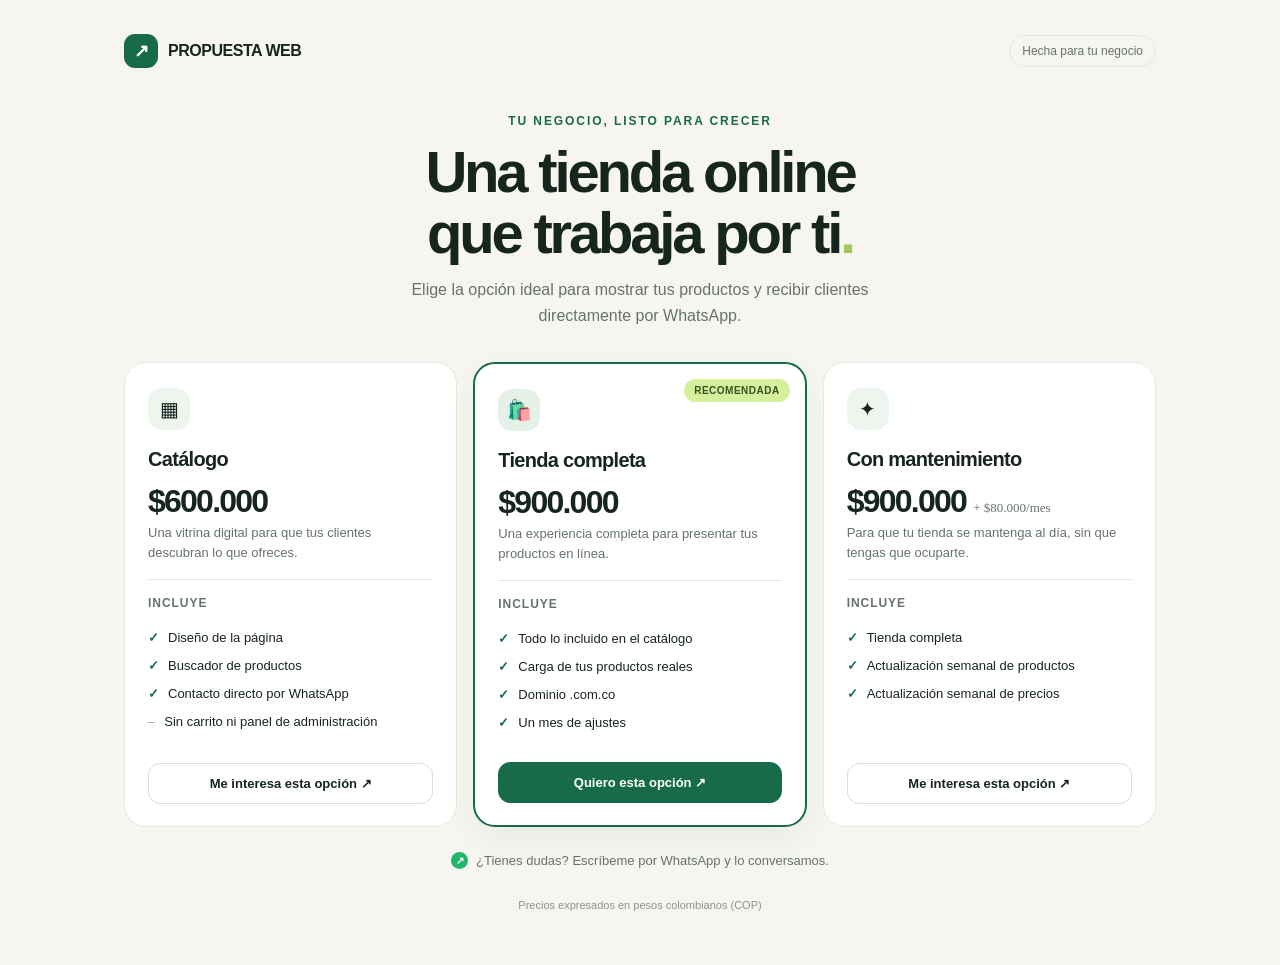
==== index.html @ 1c11523b "Add interactive website quotation page" ====
<!doctype html>
<html lang="es">
<head>
<meta charset="utf-8"><meta name="viewport" content="width=device-width,initial-scale=1">
<meta name="theme-color" content="#f7f5f0">
<title>Tu tienda online · Cotización</title>
<style>
:root{--ink:#17251f;--muted:#66736d;--green:#176b4b;--lime:#d5ef9c;--paper:#f7f5f0;--white:#fff;--line:#e8e7df}
*{box-sizing:border-box}body{margin:0;background:var(--paper);color:var(--ink);font-family:'DM Sans',sans-serif} .wrap{max-width:1080px;margin:auto;padding:34px 24px 54px}
.top{display:flex;justify-content:space-between;align-items:center;margin-bottom:46px}.brand{display:flex;align-items:center;gap:10px;font-weight:700;letter-spacing:-.03em}.mark{width:34px;height:34px;border-radius:11px;background:var(--green);color:white;display:grid;place-items:center;font-size:18px}.label{font-size:12px;color:var(--muted);border:1px solid var(--line);padding:8px 12px;border-radius:30px}
.hero{max-width:690px;margin:0 auto 34px;text-align:center}.eyebrow{font-size:12px;text-transform:uppercase;letter-spacing:.16em;color:var(--green);font-weight:700}.hero h1{font:800 clamp(34px,6vw,58px)/1.06 Manrope,sans-serif;letter-spacing:-.055em;margin:13px 0}.hero p{font-size:16px;line-height:1.6;color:var(--muted);margin:0 auto;max-width:510px}
.grid{display:grid;grid-template-columns:repeat(3,1fr);gap:16px;align-items:stretch}.card{background:var(--white);border:1px solid var(--line);border-radius:22px;padding:25px 23px 22px;position:relative;display:flex;flex-direction:column;min-height:382px;transition:transform .2s,box-shadow .2s}.card:hover{transform:translateY(-4px);box-shadow:0 16px 36px #17251f12}.card.featured{border:2px solid var(--green);box-shadow:0 12px 30px #176b4b12}.badge{position:absolute;right:15px;top:15px;background:var(--lime);color:#355321;border-radius:20px;padding:6px 10px;font-size:10px;font-weight:700;text-transform:uppercase;letter-spacing:.05em}.icon{width:42px;height:42px;border-radius:14px;background:#eef4ee;display:grid;place-items:center;font-size:20px}.featured .icon{background:#e5f1e8}.card h2{font:700 20px Manrope,sans-serif;letter-spacing:-.035em;margin:18px 0 5px}.price{font:800 32px Manrope,sans-serif;letter-spacing:-.055em;margin:7px 0 3px}.price small{font:500 13px 'DM Sans';letter-spacing:0;color:var(--muted)}.desc{color:var(--muted);font-size:13px;line-height:1.5;min-height:40px}.rule{height:1px;background:var(--line);margin:16px 0}.includes{font-size:12px;text-transform:uppercase;letter-spacing:.08em;color:var(--muted);font-weight:700;margin-bottom:10px}.list{list-style:none;padding:0;margin:0 0 20px}.list li{font-size:13px;line-height:1.45;margin:9px 0;display:flex;gap:9px}.check{color:var(--green);font-weight:800}.cross{color:#a0a7a2}.btn{margin-top:auto;width:100%;text-decoration:none;text-align:center;border:1px solid #d9dfda;border-radius:12px;padding:12px 10px;color:var(--ink);font-size:13px;font-weight:700;transition:.18s}.btn:hover{background:#f3f7f1;border-color:var(--green)}.featured .btn{background:var(--green);color:white;border-color:var(--green)}.featured .btn:hover{background:#105a3e}
.foot{display:flex;justify-content:center;align-items:center;gap:8px;margin-top:25px;color:var(--muted);font-size:13px}.wa{width:17px;height:17px;border-radius:50%;background:#20b76c;color:white;display:grid;place-items:center;font-size:10px;font-weight:800}.note{text-align:center;color:#8b928d;font-size:11px;margin-top:30px}.spark{color:#a1c85c}
@media(max-width:760px){.wrap{padding:22px 17px 36px}.top{margin-bottom:35px}.grid{grid-template-columns:1fr;max-width:440px;margin:auto;gap:13px}.card{min-height:unset;padding:22px}.hero{margin-bottom:26px}.hero p{font-size:14px}.desc{min-height:unset}.list{margin-bottom:17px}.card.featured{order:-1}}
@media print{body{background:white}.wrap{padding:18px}.card{box-shadow:none!important;transform:none!important}.btn{color:var(--green)}}
</style>
</head>
<body>
<main class="wrap">
  <header class="top"><div class="brand"><span class="mark">↗</span><span>PROPUESTA WEB</span></div><span class="label">Hecha para tu negocio</span></header>
  <section class="hero"><div class="eyebrow">Tu negocio, listo para crecer</div><h1>Una tienda online<br>que trabaja por ti<span class="spark">.</span></h1><p>Elige la opción ideal para mostrar tus productos y recibir clientes directamente por WhatsApp.</p></section>
  <section class="grid" aria-label="Opciones de cotización">
    <article class="card"><div class="icon">▦</div><h2>Catálogo</h2><div class="price">$600.000</div><div class="desc">Una vitrina digital para que tus clientes descubran lo que ofreces.</div><div class="rule"></div><div class="includes">Incluye</div><ul class="list"><li><span class="check">✓</span> Diseño de la página</li><li><span class="check">✓</span> Buscador de productos</li><li><span class="check">✓</span> Contacto directo por WhatsApp</li><li><span class="cross">–</span> Sin carrito ni panel de administración</li></ul><a class="btn" href="https://wa.me/573105685314?text=Hola%2C%20me%20interesa%20la%20opci%C3%B3n%20Cat%C3%A1logo%20de%20la%20cotizaci%C3%B3n." target="_blank" rel="noopener">Me interesa esta opción ↗</a></article>
    <article class="card featured"><span class="badge">Recomendada</span><div class="icon">🛍️</div><h2>Tienda completa</h2><div class="price">$900.000</div><div class="desc">Una experiencia completa para presentar tus productos en línea.</div><div class="rule"></div><div class="includes">Incluye</div><ul class="list"><li><span class="check">✓</span> Todo lo incluido en el catálogo</li><li><span class="check">✓</span> Carga de tus productos reales</li><li><span class="check">✓</span> Dominio .com.co</li><li><span class="check">✓</span> Un mes de ajustes</li></ul><a class="btn" href="https://wa.me/573105685314?text=Hola%2C%20me%20interesa%20la%20Tienda%20completa%20recomendada%20de%20la%20cotizaci%C3%B3n." target="_blank" rel="noopener">Quiero esta opción ↗</a></article>
    <article class="card"><div class="icon">✦</div><h2>Con mantenimiento</h2><div class="price">$900.000 <small>+ $80.000/mes</small></div><div class="desc">Para que tu tienda se mantenga al día, sin que tengas que ocuparte.</div><div class="rule"></div><div class="includes">Incluye</div><ul class="list"><li><span class="check">✓</span> Tienda completa</li><li><span class="check">✓</span> Actualización semanal de productos</li><li><span class="check">✓</span> Actualización semanal de precios</li></ul><a class="btn" href="https://wa.me/573105685314?text=Hola%2C%20me%20interesa%20la%20Tienda%20completa%20con%20mantenimiento%20de%20la%20cotizaci%C3%B3n." target="_blank" rel="noopener">Me interesa esta opción ↗</a></article>
  </section>
  <div class="foot"><span class="wa">↗</span> ¿Tienes dudas? Escríbeme por WhatsApp y lo conversamos.</div>
  <div class="note">Precios expresados en pesos colombianos (COP)</div>
</main>
</body>
</html>
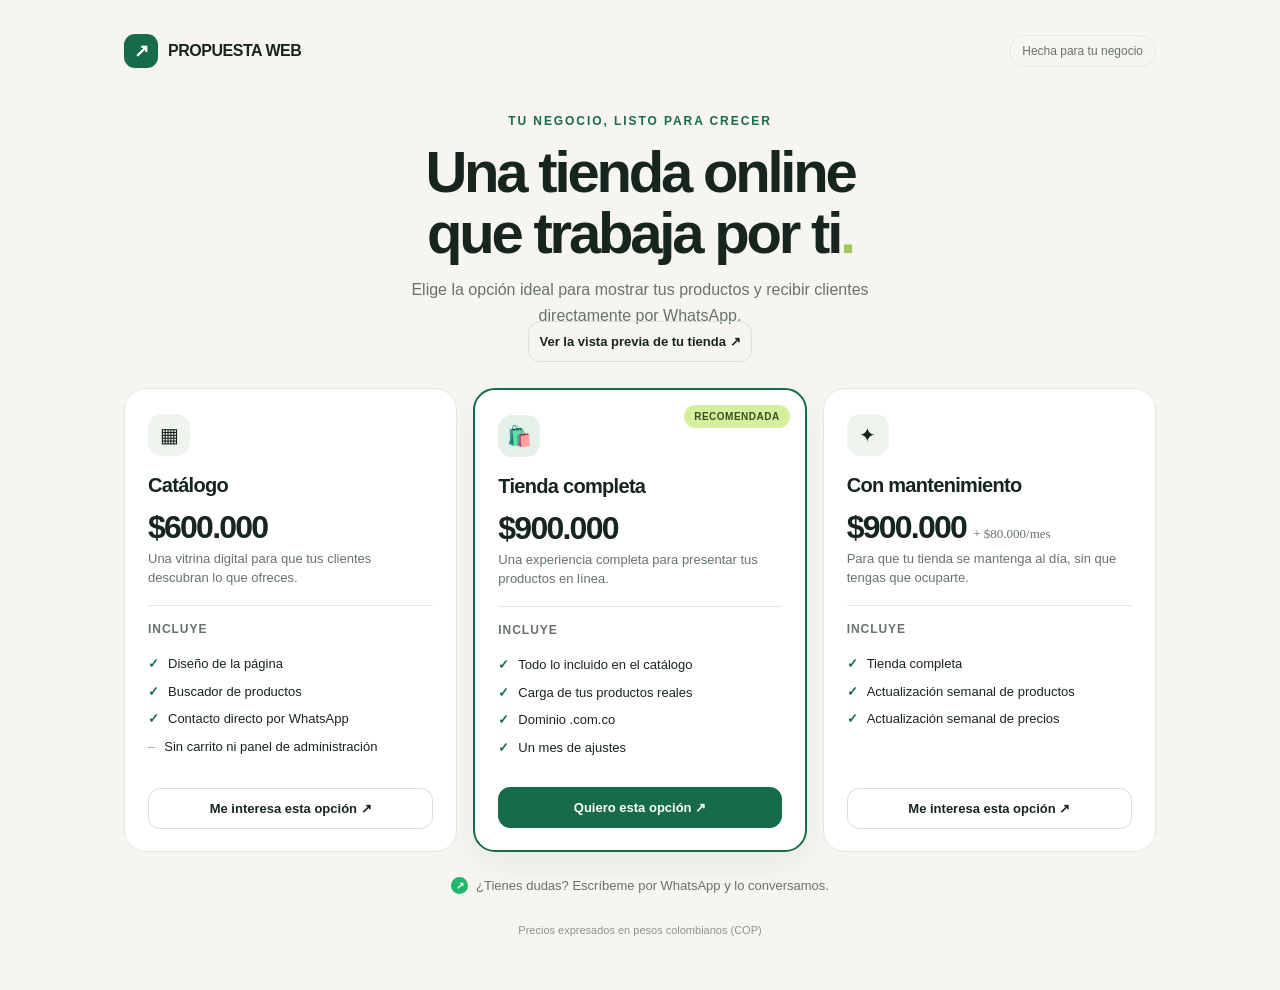
==== commit a9c4f319: "Agregar vista previa de la tienda en /tienda y enlace desde la cotización Incluye textos legales de " ====
--- a/index.html
+++ b/index.html
@@ -18,7 +18,7 @@
 <body>
 <main class="wrap">
   <header class="top"><div class="brand"><span class="mark">↗</span><span>PROPUESTA WEB</span></div><span class="label">Hecha para tu negocio</span></header>
-  <section class="hero"><div class="eyebrow">Tu negocio, listo para crecer</div><h1>Una tienda online<br>que trabaja por ti<span class="spark">.</span></h1><p>Elige la opción ideal para mostrar tus productos y recibir clientes directamente por WhatsApp.</p></section>
+  <section class="hero"><div class="eyebrow">Tu negocio, listo para crecer</div><h1>Una tienda online<br>que trabaja por ti<span class="spark">.</span></h1><p>Elige la opción ideal para mostrar tus productos y recibir clientes directamente por WhatsApp.</p><p><a class="btn" href="tienda/">Ver la vista previa de tu tienda ↗</a></p></section>
   <section class="grid" aria-label="Opciones de cotización">
     <article class="card"><div class="icon">▦</div><h2>Catálogo</h2><div class="price">$600.000</div><div class="desc">Una vitrina digital para que tus clientes descubran lo que ofreces.</div><div class="rule"></div><div class="includes">Incluye</div><ul class="list"><li><span class="check">✓</span> Diseño de la página</li><li><span class="check">✓</span> Buscador de productos</li><li><span class="check">✓</span> Contacto directo por WhatsApp</li><li><span class="cross">–</span> Sin carrito ni panel de administración</li></ul><a class="btn" href="https://wa.me/573105685314?text=Hola%2C%20me%20interesa%20la%20opci%C3%B3n%20Cat%C3%A1logo%20de%20la%20cotizaci%C3%B3n." target="_blank" rel="noopener">Me interesa esta opción ↗</a></article>
     <article class="card featured"><span class="badge">Recomendada</span><div class="icon">🛍️</div><h2>Tienda completa</h2><div class="price">$900.000</div><div class="desc">Una experiencia completa para presentar tus productos en línea.</div><div class="rule"></div><div class="includes">Incluye</div><ul class="list"><li><span class="check">✓</span> Todo lo incluido en el catálogo</li><li><span class="check">✓</span> Carga de tus productos reales</li><li><span class="check">✓</span> Dominio .com.co</li><li><span class="check">✓</span> Un mes de ajustes</li></ul><a class="btn" href="https://wa.me/573105685314?text=Hola%2C%20me%20interesa%20la%20Tienda%20completa%20recomendada%20de%20la%20cotizaci%C3%B3n." target="_blank" rel="noopener">Quiero esta opción ↗</a></article>
